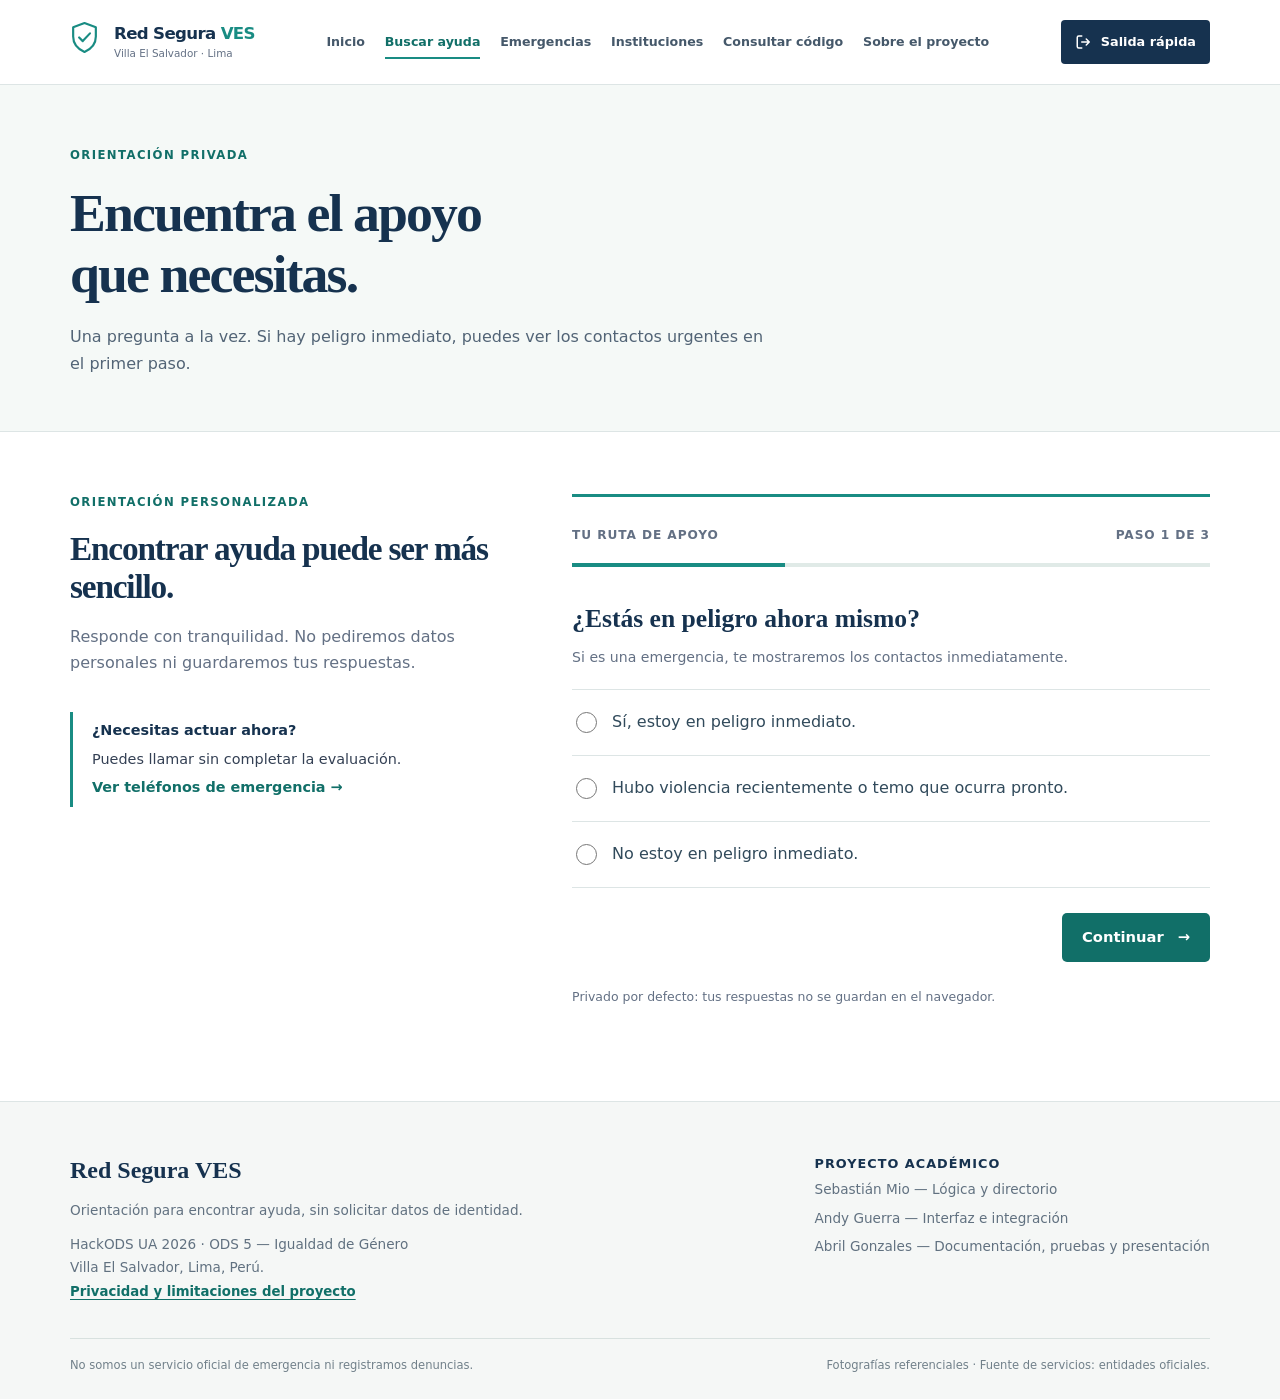
==== ayuda.html @ ae26453c "Add files via upload" ====
<!doctype html>
<html lang="es">
<head>
  <meta charset="utf-8">
  <meta name="viewport" content="width=device-width, initial-scale=1">
  <meta name="theme-color" content="#16324F">
  <meta name="referrer" content="no-referrer">
  <meta name="description" content="Orientación gratuita, discreta y responsable ante la violencia en Villa El Salvador, Lima.">
  <title>Buscar ayuda | Red Segura VES</title>
  <link rel="stylesheet" href="styles.css">
  <script src="datos.ves.js" defer></script>
  <script src="app.js" defer></script>
</head>
<body data-page="ayuda">
<a class="skip-link" href="#principal">Saltar al contenido</a>
<header class="site-header">
  <div class="container header-inner">
    <a class="brand" href="index.html" aria-label="Red Segura VES, inicio">
      <span class="brand-mark" aria-hidden="true"><svg viewBox="0 0 28 32" fill="none"><path d="M14 2 25 6v9c0 7.1-4.7 12.2-11 15C7.7 27.2 3 22.1 3 15V6L14 2Z" stroke="currentColor" stroke-width="2.1" stroke-linejoin="round"/><path d="m8.8 16 3.5 3.5 7-7.5" stroke="currentColor" stroke-width="2.1" stroke-linecap="round" stroke-linejoin="round"/></svg></span>
      <span class="brand-name">Red Segura <strong>VES</strong><small>Villa El Salvador · Lima</small></span>
    </a>
    <nav class="main-nav" aria-label="Navegación principal"><a href="index.html" >Inicio</a><a href="ayuda.html" aria-current=page>Buscar ayuda</a><a href="emergencia.html" >Emergencias</a><a href="instituciones.html" >Instituciones</a><a href="consultar.html" >Consultar código</a><a href="sobre.html" >Sobre el proyecto</a></nav>
    <button class="quick-exit" id="salida-rapida" type="button" aria-keyshortcuts="Alt+X" title="Salir de este sitio (Alt + X)">
      <svg viewBox="0 0 24 24" fill="none" aria-hidden="true"><path d="M9 4H5a2 2 0 0 0-2 2v12a2 2 0 0 0 2 2h4m6-4 4-4-4-4m4 4H9" stroke="currentColor" stroke-width="2" stroke-linecap="round" stroke-linejoin="round"/></svg>
      <span>Salida rápida</span>
    </button>
  </div>
</header>
<main id="principal"><header class="page-head"><div class="container"><span class="section-kicker">ORIENTACIÓN PRIVADA</span><h1>Encuentra el apoyo<br>que necesitas.</h1><p>Una pregunta a la vez. Si hay peligro inmediato, puedes ver los contactos urgentes en el primer paso.</p></div></header>
<section aria-labelledby="wizard-titulo" class="wizard-section section-spacing" id="buscar-ayuda">
<div class="container wizard-layout">
<div class="section-intro">
<span class="section-kicker">ORIENTACIÓN PERSONALIZADA</span>
<h2 id="wizard-titulo">Encontrar ayuda puede ser más sencillo.</h2>
<p>Responde con tranquilidad. No pediremos datos personales ni guardaremos tus respuestas.</p>
<div class="side-tip"><strong>¿Necesitas actuar ahora?</strong><p>Puedes llamar sin completar la evaluación.</p><a href="emergencia.html">Ver teléfonos de emergencia <span aria-hidden="true">→</span></a></div>
</div>
<div class="wizard-card">
<div class="wizard-top"><span class="wizard-overline">TU RUTA DE APOYO</span><span class="wizard-progress-label" id="progreso-texto">Paso 1 de 3</span></div>
<div aria-label="Progreso de la evaluación" aria-valuemax="3" aria-valuemin="1" aria-valuenow="1" class="progress-track" id="barra-progreso" role="progressbar"><span id="progreso-relleno"></span></div>
<form id="form-evaluacion" novalidate="">
<fieldset class="question-step" id="paso-1">
<legend>¿Estás en peligro ahora mismo?</legend>
<p class="question-help">Si es una emergencia, te mostraremos los contactos inmediatamente.</p>
<div class="option-list">
<label class="option"><input name="riesgo" type="radio" value="inmediato"/><span aria-hidden="true" class="radio-ui"></span><span>Sí, estoy en peligro inmediato.</span></label>
<label class="option"><input name="riesgo" type="radio" value="reciente"/><span aria-hidden="true" class="radio-ui"></span><span>Hubo violencia recientemente o temo que ocurra pronto.</span></label>
<label class="option"><input name="riesgo" type="radio" value="no-inmediato"/><span aria-hidden="true" class="radio-ui"></span><span>No estoy en peligro inmediato.</span></label>
</div>
</fieldset>
<fieldset class="question-step" hidden="" id="paso-2">
<legend>¿Qué tipo de ayuda necesitas?</legend>
<p class="question-help">Elige la opción que más te serviría ahora.</p>
<div class="option-list">
<label class="option"><input name="ayuda" type="radio" value="psicologica"/><span aria-hidden="true" class="radio-ui"></span><span>Apoyo psicológico</span></label>
<label class="option"><input name="ayuda" type="radio" value="legal"/><span aria-hidden="true" class="radio-ui"></span><span>Orientación legal</span></label>
<label class="option"><input name="ayuda" type="radio" value="proteccion"/><span aria-hidden="true" class="radio-ui"></span><span>Protección o auxilio de emergencia</span></label>
</div>
</fieldset>
<fieldset class="question-step" hidden="" id="paso-3">
<legend>¿En qué zona de Villa El Salvador te encuentras?</legend>
<p class="question-help">Solo una zona general. No necesitamos tu dirección. La zona sirve para ordenar opciones, no para determinar cobertura oficial.</p>
<div class="option-list">
<label class="option"><input name="sector" type="radio" value="sector-2"/><span aria-hidden="true" class="radio-ui"></span><span>Sector 2</span></label>
<label class="option"><input name="sector" type="radio" value="sector-6"/><span aria-hidden="true" class="radio-ui"></span><span>Sector 6</span></label>
<label class="option"><input name="sector" type="radio" value="sector-10"/><span aria-hidden="true" class="radio-ui"></span><span>Sector 10</span></label>
<label class="option"><input name="sector" type="radio" value="otro"/><span aria-hidden="true" class="radio-ui"></span><span>Otra zona de Villa El Salvador</span></label>
<label class="option"><input name="sector" type="radio" value="desconocido"/><span aria-hidden="true" class="radio-ui"></span><span>No estoy seguro de mi sector</span></label>
</div>
</fieldset>
<div class="inline-emergency" hidden="" id="alerta-inmediata" role="alert" tabindex="-1">
<strong>Hay ayuda disponible ahora.</strong>
<p>Si estás en peligro inmediato, llama directamente. No necesitas terminar las preguntas.</p>
<div class="alert-links"><a href="tel:105">Llamar al 105</a><a href="tel:100">Llamar al 100</a></div>
</div>
<p class="form-error" hidden="" id="error-evaluacion" role="alert"></p>
<div class="wizard-actions">
<button class="button button-outline" hidden="" id="btn-volver" type="button">← Volver</button>
<button class="button button-primary" id="btn-continuar" type="submit">Continuar <span aria-hidden="true">→</span></button>
</div>
</form>
<p class="wizard-footer">Privado por defecto: tus respuestas no se guardan en el navegador.</p>
</div>
</div>
</section>
<section aria-labelledby="resultados-titulo" class="results-section section-spacing" hidden="" id="resultados">
<div class="container">
<div class="results-top"><div><span class="section-kicker">TU ORIENTACIÓN</span><h2 id="resultados-titulo">Opciones de ayuda para ti</h2><p class="section-description" id="resultados-resumen"></p></div><button class="button button-outline" id="reiniciar-evaluacion" type="button">Nueva evaluación</button></div>
<div aria-live="polite" class="directory-grid" id="resultados-tarjetas"></div>
<div class="save-panel" id="panel-guardar">
<div><h3>¿Deseas guardar estas recomendaciones?</h3><p>Solo si lo eliges, se guardarán los identificadores de los servicios y la fecha en <strong>este navegador</strong>, no tus respuestas.</p><p class="save-warning">Si compartes este dispositivo, otra persona con acceso al navegador podría encontrar los registros guardados.</p></div>
<div class="save-actions"><button class="button button-primary" id="guardar-codigo" type="button">Guardar y generar código</button><button class="button button-outline" id="no-guardar" type="button">Continuar sin guardar</button></div>
<div aria-live="polite" class="save-feedback" hidden="" id="guardar-mensaje" role="status"></div>
</div>
</div>
</section></main>
<footer class="site-footer">
 <div class="container footer-content">
  <div class="footer-main"><span class="footer-brand">Red Segura VES</span>
   <p>Orientación para encontrar ayuda, sin solicitar datos de identidad.</p>
   <p>HackODS UA 2026 · ODS 5 — Igualdad de Género<br>Villa El Salvador, Lima, Perú.</p>
   <a href="sobre.html#privacidad">Privacidad y limitaciones del proyecto</a>
  </div>
  <div class="footer-team"><h2>Proyecto académico</h2><p>Sebastián Mio — Lógica y directorio</p><p>Andy Guerra — Interfaz e integración</p><p>Abril Gonzales — Documentación, pruebas y presentación</p></div>
 </div>
 <div class="container footer-bottom"><span>No somos un servicio oficial de emergencia ni registramos denuncias.</span><span>Fotografías referenciales · Fuente de servicios: entidades oficiales.</span></div>
</footer>
<div id="anuncios-accesibles" class="sr-only" role="status" aria-live="polite"></div>
</body></html>
---- styles.css ----
/* Red Segura VES — diseño editorial sobrio, mobile-first, sin frameworks ni fuentes externas. */
:root{
 --navy:#16324F; --navy-dark:#10293F; --teal:#198C83; --teal-dark:#116F68;
 --mint:#E8F6F2; --paper:#F6F8F7; --white:#fff; --ink:#344054;
 --muted:#637084; --line:#DDE5E5; --danger:#B8474E; --danger-pale:#FFF6F5;
 --focus:#D7A642; --content:1140px;
}
*{box-sizing:border-box}
html{scroll-behavior:auto;scroll-padding-top:110px}
body{margin:0;background:var(--white);color:var(--ink);font:16px/1.65 system-ui,-apple-system,BlinkMacSystemFont,"Segoe UI",Arial,sans-serif;-webkit-font-smoothing:antialiased}
button,input,select{font:inherit}
button{cursor:pointer}
a{color:var(--teal-dark);text-underline-offset:3px}
a:hover{color:var(--navy)}
:focus-visible{outline:3px solid var(--focus);outline-offset:3px}
[hidden]{display:none!important}
img,svg{max-width:100%}
img{display:block}
h1,h2,h3,p,figure{margin:0}
h1,h2,h3{line-height:1.15;color:var(--navy)}
h1,h2{font-family:Georgia,"Times New Roman",serif;font-weight:600;letter-spacing:-.035em}
h1{font-size:clamp(2.6rem,5vw,4.8rem)}
h2{font-size:clamp(2rem,3.1vw,3.1rem)}
h3{font-size:1.12rem;letter-spacing:-.012em}
p+p{margin-top:12px}
.container{width:min(var(--content),calc(100% - 48px));margin:auto}
.sr-only{position:absolute;overflow:hidden;clip:rect(0,0,0,0);white-space:nowrap;width:1px;height:1px}
.skip-link{position:fixed;top:-99px;left:10px;z-index:1000;background:var(--navy);color:white;padding:10px}
.skip-link:focus{top:10px;color:white}
.section-kicker,.eyebrow{display:block;color:var(--teal-dark);font-weight:750;letter-spacing:.12em;text-transform:uppercase;font-size:.73rem;line-height:1.5;margin-bottom:18px}
.section-spacing{padding:82px 0}
.section-description{max-width:650px;color:var(--muted);margin-top:14px}
.section-heading{margin-bottom:30px}
.section-heading p{max-width:680px;color:var(--muted);margin-top:12px}
.text-link{font-weight:750;text-decoration:none;border-bottom:1px solid var(--teal);display:inline-block;margin-top:25px;padding-bottom:4px}
.text-link:hover{border-color:var(--navy)}
.small-print,.subtle-disclaimer{color:var(--muted);font-size:.85rem}
.button{display:inline-flex;align-items:center;justify-content:center;text-align:center;gap:14px;min-height:49px;border:1px solid transparent;border-radius:5px;padding:12px 19px;font-size:.92rem;font-weight:700;line-height:1.2;text-decoration:none;transition:background .16s ease}
.button-primary{background:var(--teal-dark);color:white}
.button-primary:hover{background:var(--navy);color:white}
.button-urgent{background:white;color:var(--danger);border-color:#CFA5A6}
.button-urgent:hover{background:var(--danger-pale);color:#8E3038}
.button-outline{border:1px solid #BECED0;color:var(--navy);background:#fff}
.button-outline:hover{background:var(--paper)}
.button-small{min-height:38px;padding:9px 13px;font-size:.84rem}
.button-inverse{background:white;color:var(--navy)}
.button-inverse:hover{background:var(--mint);color:var(--navy)}
.site-header{position:sticky;top:0;z-index:50;background:rgba(255,255,255,.985);border-bottom:1px solid var(--line)}
.header-inner{display:flex;align-items:center;gap:25px;min-height:84px}
.brand{display:inline-flex;align-items:center;gap:10px;color:var(--navy);text-decoration:none;flex:none}
.brand-mark{width:34px;color:var(--teal)}
.brand-mark svg{width:29px;height:33px}
.brand-name{font-size:1.04rem;font-weight:770;letter-spacing:-.04em;line-height:1.1}
.brand-name strong{color:var(--teal)}
.brand-name small{display:block;color:var(--muted);font-size:.65rem;font-weight:500;letter-spacing:0;margin-top:5px}
.main-nav{display:flex;align-items:center;justify-content:center;flex:1;gap:clamp(10px,1.55vw,25px)}
.main-nav a{white-space:nowrap;text-decoration:none;font-size:.79rem;font-weight:640;color:#45586A;padding:7px 0}
.main-nav a:hover,.main-nav a[aria-current=page]{color:var(--teal-dark)}
.main-nav a[aria-current=page]{box-shadow:inset 0 -2px 0 var(--teal)}
.quick-exit{background:var(--navy);color:#fff;border:0;border-radius:4px;min-height:44px;display:inline-flex;gap:8px;align-items:center;padding:10px 14px;white-space:nowrap;font-size:.8rem;font-weight:750;flex:none}
.quick-exit svg{width:18px;height:18px}
.quick-exit:hover{background:var(--navy-dark)}
.hero{background:#F4F9F7;padding:78px 0 72px}
.hero-grid{display:grid;grid-template-columns:minmax(0,.95fr) minmax(0,1.05fr);align-items:center;gap:clamp(30px,5vw,78px)}
.hero-copy{padding:8px 0 20px}
.hero h1{max-width:580px}
.hero h1 em{font-weight:500;font-style:normal;color:var(--teal-dark)}
.hero-lead{font-size:1.1rem;line-height:1.75;margin-top:25px;max-width:560px;color:#42566B}
.inclusion-note{font-size:.93rem;color:var(--muted);max-width:560px;margin-top:14px}
.hero-actions{display:flex;flex-wrap:wrap;gap:12px;margin-top:30px}
.hero-footnote{font-size:.8rem;color:#637582;margin-top:22px}
.photo-carousel{min-width:0}
.carousel-stage{min-height:0}
.carousel-slide{margin:0}
.carousel-photo{width:100%;height:405px;overflow:hidden;background:#DCE9E5;position:relative}
.carousel-photo img{width:100%;height:100%;object-fit:cover;object-position:center}
.media-fallback{position:absolute;inset:0;display:grid;place-items:center;padding:30px;color:var(--muted);text-align:center}
.carousel-slide figcaption{display:flex;align-items:flex-start;gap:5px;flex-direction:column;padding:16px 0 0}
.carousel-slide figcaption strong{font:600 1.27rem/1.3 Georgia,serif;color:var(--navy)}
.carousel-slide figcaption span{font-size:.86rem;color:#576A75}
.carousel-controls{display:flex;align-items:center;justify-content:space-between;margin-top:16px;border-top:1px solid #C7D9D4;padding-top:13px}
.carousel-dots,.carousel-nav{display:flex;align-items:center;gap:10px}
.carousel-dot{border:0;width:22px;height:26px;background:transparent;padding:0;position:relative}
.carousel-dot::before{content:"";display:block;height:3px;background:#A9C8C0;width:22px}
.carousel-dot[aria-current=true]::before{background:var(--teal-dark)}
.carousel-counter{font-size:.77rem;letter-spacing:.07em;font-weight:700;color:var(--muted);margin-right:12px}
.carousel-arrow{border:1px solid #C1D3D0;border-radius:0;background:#fff;width:35px;height:35px;color:var(--navy);font-size:1.15rem}
.carousel-arrow:hover{background:var(--mint)}
.photo-note{font-size:.71rem;line-height:1.55;margin-top:10px;color:#657581}
.editorial-grid{display:grid;grid-template-columns:40% minmax(0,1fr);gap:clamp(35px,7vw,105px)}
.home-how h2{margin-bottom:17px}
.home-how p{color:var(--muted);max-width:370px}
.steps-list{list-style:none;margin:0;padding:0}
.steps-list li{display:grid;grid-template-columns:46px 1fr;gap:24px;padding:22px 0;border-bottom:1px solid var(--line)}
.steps-list li:first-child{border-top:1px solid var(--line)}
.steps-list li>span{color:var(--teal-dark);font-size:.79rem;font-weight:800;padding-top:3px}
.steps-list h3{margin-bottom:8px;font-size:1.15rem}
.steps-list p{color:var(--muted);font-size:.9rem}
.home-callout{background:var(--navy);color:#fff;padding:45px 0}
.callout-inner{display:flex;align-items:center;justify-content:space-between;gap:25px}
.home-callout h2{color:#fff;font-size:clamp(1.75rem,2.5vw,2.45rem)}
.home-callout .section-kicker{color:#A8E1D4}
.home-callout p:not(.section-kicker){margin-top:10px;max-width:660px;color:#DCE9E8}
.home-callout p a{color:#fff;text-decoration-thickness:1px;font-weight:700}
.intro-links{padding-top:70px}
.link-rows{margin-top:22px;border-top:1px solid var(--line)}
.link-rows a{display:flex;justify-content:space-between;align-items:baseline;gap:20px;padding:22px 0;border-bottom:1px solid var(--line);text-decoration:none}
.link-rows a span:first-child{font-family:Georgia,serif;font-size:1.45rem;color:var(--navy)}
.link-rows a span:last-child{font-size:.86rem;color:var(--teal-dark);text-align:right}
.link-rows a:hover span:first-child{text-decoration:underline;text-decoration-thickness:1px}
.page-head{background:#F5F9F7;padding:62px 0 54px;border-bottom:1px solid var(--line)}
.page-head h1{font-size:clamp(2.65rem,4.2vw,4.3rem)}
.page-head p:not(.section-kicker){margin-top:18px;max-width:700px;color:#526476}
.page-head-danger{background:#FBF7F6}
.page-head-danger .section-kicker{color:var(--danger)}
/* Ayuda: separación editorial y campo táctil accesible */
.wizard-section{padding-top:62px}
.wizard-layout{display:grid;grid-template-columns:minmax(0,.8fr) minmax(0,1.2fr);gap:clamp(28px,6vw,86px);align-items:start}
.section-intro h2{font-size:clamp(1.9rem,2.6vw,2.7rem);margin-bottom:18px}
.section-intro>p{color:var(--muted);max-width:440px}
.side-tip{border-left:3px solid var(--teal);padding:7px 0 7px 19px;margin-top:35px;font-size:.9rem}
.side-tip strong{color:var(--navy)}
.side-tip p{margin:5px 0}
.side-tip a{font-weight:750;text-decoration:none}
.wizard-card{border-top:3px solid var(--teal);padding:28px 0 12px;scroll-margin-top:125px}
.wizard-top{display:flex;align-items:center;justify-content:space-between;font-size:.76rem;font-weight:750;letter-spacing:.075em;color:var(--muted);text-transform:uppercase}
.progress-track{margin:18px 0 35px;width:100%;height:4px;background:#E0EAE7}
.progress-track span{display:block;background:var(--teal);height:100%;width:33.3%}
.question-step{border:0;padding:0;margin:0;min-width:0}
.question-step legend{font:600 1.6rem/1.35 Georgia,serif;color:var(--navy);padding:0}
.question-help{font-size:.88rem;color:var(--muted);margin:9px 0 20px}
.option-list{border-top:1px solid var(--line)}
.option{display:flex;align-items:center;gap:15px;border-bottom:1px solid var(--line);padding:16px 4px;min-height:66px;cursor:pointer;color:#314A5B;line-height:1.43}
.option:hover{background:#F6FAF9}
.option input{flex:none;accent-color:var(--teal);width:21px;height:21px;margin:0}
.radio-ui{display:none}
.option:has(input:checked){color:var(--teal-dark);font-weight:720;background:#F2F8F6}
.wizard-actions{display:flex;align-items:center;justify-content:space-between;gap:12px;margin-top:25px}
.wizard-actions .button-primary{margin-left:auto}
.wizard-footer{font-size:.78rem;color:var(--muted);margin-top:25px}
.inline-emergency{border-left:4px solid var(--danger);background:var(--danger-pale);padding:16px 20px;margin-top:21px}
.inline-emergency strong{color:#912D35}
.inline-emergency p{font-size:.89rem;margin-top:6px}
.alert-links{display:flex;gap:20px;flex-wrap:wrap;margin-top:10px;font-weight:800}
.alert-links a{color:#912D35}
.form-error{margin-top:18px;color:#9F3239;font-size:.89rem}
.results-section{background:var(--paper);padding:64px 0;scroll-margin-top:105px}
.results-top{display:flex;gap:22px;align-items:start;justify-content:space-between;margin-bottom:26px}
.results-top .button{flex:none}
.directory-grid{display:grid;grid-template-columns:minmax(0,1fr);gap:0;border-top:1px solid var(--line)}
.institution-card{background:#fff;padding:28px 25px;border-bottom:1px solid var(--line);position:relative}
.results-section .institution-card{margin-bottom:10px;border:1px solid var(--line)}
.institution-card.is-priority{border-left:4px solid var(--danger)}
.card-meta{display:flex;flex-wrap:wrap;gap:10px;margin-bottom:9px}
.institution-badge{display:inline-block;color:var(--teal-dark);font-size:.72rem;letter-spacing:.04em;font-weight:730;text-transform:uppercase}
.institution-badge.scope-badge{color:var(--muted);font-weight:550}
.institution-badge.scope-badge::before{content:" · "}
.institution-card h3{font:600 1.42rem/1.3 Georgia,serif;letter-spacing:-.012em}
.card-desc{margin-top:10px;font-size:.91rem;color:#526476;max-width:780px}
.detail-list{display:grid;grid-template-columns:1fr 1fr;gap:11px 23px;margin:20px 0}
.detail-row{border-top:1px solid #EEF1F0;padding-top:9px;min-width:0}
.detail-row dt{font-size:.71rem;letter-spacing:.035em;text-transform:uppercase;color:#75818B;font-weight:740}
.detail-row dd{margin:4px 0 0;font-size:.84rem;overflow-wrap:anywhere}
.detail-row dd.pending{color:#8B5B34}
.card-actions{display:flex;align-items:center;gap:12px;flex-wrap:wrap;margin-top:17px}
.card-actions .button{min-height:39px;padding:9px 13px;font-size:.83rem}
.source-link{font-size:.8rem;font-weight:700}
.verification-note,.missing-data-note{font-size:.74rem;line-height:1.6;margin-top:13px;color:#74818C}
.missing-data-note{color:#896B43}
.save-panel{border-top:2px solid var(--teal);margin-top:34px;padding:25px 0 5px}
.save-panel h3{font:600 1.55rem/1.3 Georgia,serif}
.save-panel p{margin-top:8px;font-size:.91rem;color:#566676;max-width:800px}
.save-warning{color:#8B5B34!important}
.save-actions{display:flex;gap:12px;flex-wrap:wrap;margin-top:21px}
.save-feedback{padding:16px 0}
.save-feedback strong{display:block;color:var(--navy)}
.code-display{display:inline-block;letter-spacing:.1em;font-size:1.15rem;background:white;border:1px solid var(--line);padding:13px 17px;margin:16px 12px 0 0;user-select:all}
.code-copy{background:var(--navy);border:0;color:white;padding:10px 15px;border-radius:3px}
.code-feedback{font-size:.8rem}
.institutions-section{padding-top:65px}
.heading-with-filter{display:flex;justify-content:space-between;align-items:end;gap:25px}
.heading-with-filter>div:first-child{max-width:640px}
.heading-with-filter p{max-width:620px}
.filter-control{min-width:230px}
.filter-control label{display:block;font-size:.78rem;margin-bottom:6px;font-weight:760;color:var(--navy)}
.filter-control select{width:100%;background:white;border:1px solid #BACCCB;border-radius:3px;min-height:44px;padding:8px 10px;color:var(--ink)}
.institutions-section .institution-card{padding-left:0;padding-right:0}
.directory-footnote{font-size:.81rem;color:var(--muted);margin-top:23px}
.emergency-section{padding:62px 0;background:white}
.emergency-shell{max-width:900px}
.danger-kicker{color:var(--danger)}
.emergency-heading h2{font-size:clamp(1.9rem,3vw,3rem)}
.emergency-contacts{border-top:1px solid var(--line);margin-top:28px}
.emergency-contact{display:flex;justify-content:space-between;align-items:center;gap:20px;padding:22px 0;border-bottom:1px solid var(--line);text-decoration:none}
.emergency-service{font-size:1.12rem;font-weight:750;color:var(--navy)}
.emergency-service small{display:block;color:var(--muted);font-size:.84rem;font-weight:400;margin-top:4px}
.emergency-number{font:600 2.35rem/1 Georgia,serif;color:var(--danger)}
.emergency-number span{font:400 1.25rem/1 system-ui;vertical-align:middle}
.emergency-note{font-size:.83rem;color:var(--muted);margin-top:20px}
.tight{padding-top:20px}
.safety-reading{max-width:900px}
.safety-reading h2{font-size:1.7rem;margin-bottom:14px}
.safety-reading p{max-width:780px}
.lookup-section{background:white;padding-top:64px}
.lookup-grid{display:grid;grid-template-columns:minmax(0,.8fr) minmax(0,1.2fr);gap:clamp(30px,5vw,75px)}
.lookup-intro h2{margin-bottom:18px}
.lookup-intro>p{color:var(--muted)}
.privacy-reminder{margin-top:27px;border-left:3px solid var(--teal);padding-left:18px;font-size:.87rem;color:#5B6976}
.lookup-card{padding-top:22px;border-top:3px solid var(--teal)}
.lookup-card label{display:block;font-size:.85rem;font-weight:750;margin-bottom:10px;color:var(--navy)}
.lookup-form-row{display:flex;gap:9px}
.lookup-form-row input{border:1px solid #B7C9CB;border-radius:4px;padding:11px 13px;min-width:0;flex:1;letter-spacing:.065em}
.input-hint{font-size:.8rem;color:var(--muted);margin-top:9px}
.lookup-feedback{font-size:.86rem;margin-top:15px}
.lookup-feedback.is-error{color:#9A353B}
.stored-header{margin-top:22px;display:flex;justify-content:space-between;align-items:baseline;gap:14px}
.stored-header h3{font:600 1.25rem Georgia,serif}
.stored-header span{font-size:.76rem;color:var(--muted)}
.stored-list{margin:15px 0}
.stored-item{padding:12px 0;display:flex;gap:7px;flex-direction:column;border-top:1px solid var(--line)}
.stored-item strong{color:var(--navy)}
.stored-item span,.stored-item a{font-size:.81rem}
.lookup-bottom{border-top:1px solid var(--line);padding-top:18px;display:flex;justify-content:space-between;gap:14px;margin-top:24px}
.text-action{border:0;background:transparent;text-decoration:underline;padding:0;color:var(--navy);font-size:.85rem}
.danger-text{color:#AA4449}
.saved-count{color:var(--muted);font-size:.79rem}
.about-section{padding:70px 0}
.about-grid{display:grid;grid-template-columns:40% 1fr;gap:50px}
.about-copy>p{color:#536472;max-width:750px}
.about-warning{border-top:1px solid var(--line);padding-top:20px;margin-top:24px}
.about-warning strong{color:var(--navy)}
.about-warning p{font-size:.89rem;margin-top:8px}
.visual-section{background:#F5F9F7}
.visual-intro h2{margin:0 0 20px}
.visual-intro>p{color:var(--muted)}
.about-carousel .carousel-photo{height:420px}
.site-footer{background:#F5F7F6;border-top:1px solid var(--line);padding:55px 0 24px}
.footer-content{display:flex;gap:50px;justify-content:space-between}
.footer-main{max-width:480px}
.footer-brand{font:600 1.5rem Georgia,serif;color:var(--navy)}
.site-footer p{font-size:.85rem;color:#617180;margin-top:12px}
.site-footer a{font-size:.83rem;font-weight:730}
.footer-team h2{font-family:system-ui,sans-serif;text-transform:uppercase;font-size:.8rem;letter-spacing:.08em}
.footer-team p{margin-top:6px}
.footer-bottom{border-top:1px solid #D8E1DF;padding-top:17px;margin-top:34px;display:flex;justify-content:space-between;gap:16px;font-size:.72rem;color:#71808A}
@media(max-width:1100px){
 .header-inner{gap:13px}
 .main-nav{gap:13px}
 .main-nav a{font-size:.73rem}
 .brand-name{font-size:.94rem}
 .quick-exit{padding:10px}
 .hero-grid{gap:35px}
}
@media(max-width:850px){
 .header-inner{display:grid;grid-template-columns:1fr auto;grid-template-rows:65px 43px;gap:0 16px}
 .brand{grid-column:1;grid-row:1}
 .quick-exit{grid-column:2;grid-row:1}
 .main-nav{grid-column:1/-1;grid-row:2;justify-content:flex-start;overflow-x:auto;overflow-y:hidden;gap:22px;scrollbar-width:thin;min-width:0;width:100%;padding:0 0 4px}
 .main-nav a{font-size:.83rem}
 .hero-grid,.editorial-grid,.wizard-layout,.lookup-grid,.about-grid{grid-template-columns:1fr;gap:28px}
 .hero{padding:48px 0}
 .hero-copy{padding:0}
 .hero h1{max-width:720px}
 .hero .photo-carousel{max-width:680px}
 .photo-carousel{width:100%}
 .carousel-photo{height:380px}
 .page-head{padding:47px 0}
 .section-spacing{padding:58px 0}
 .wizard-section{padding-top:40px}
 .section-intro{max-width:690px}
 .side-tip{margin-top:20px}
 .lookup-intro{max-width:680px}
 .visual-intro{max-width:690px}
}
@media(max-width:560px){
 .container{width:min(100% - 32px,var(--content))}
 .header-inner{grid-template-rows:62px 45px}
 .brand-mark{width:28px}
 .brand-mark svg{width:25px}
 .brand-name{font-size:.93rem}
 .brand-name small{font-size:.59rem}
 .quick-exit{font-size:.74rem;padding:9px 9px;min-height:41px}
 .quick-exit svg{width:16px}
 .main-nav{gap:20px}
 .main-nav a{font-size:.8rem}
 h1{font-size:clamp(2.45rem,10vw,3.5rem)}
 h2{font-size:clamp(1.8rem,8vw,2.6rem)}
 .hero-lead{font-size:1.02rem;margin-top:20px}
 .hero-actions .button{width:100%}
 .carousel-photo,.about-carousel .carousel-photo{height:265px}
 .carousel-slide figcaption strong{font-size:1.2rem}
 .hero{padding:36px 0 50px}
 .callout-inner{align-items:start;flex-direction:column}
 .link-rows a{flex-direction:column;gap:5px;padding:20px 0}
 .link-rows a span:first-child{font-size:1.3rem}
 .link-rows a span:last-child{text-align:left}
 .section-spacing{padding:47px 0}
 .page-head{padding:38px 0}
 .steps-list li{gap:12px}
 .wizard-card{padding-top:20px}
 .option{font-size:.91rem}
 .wizard-actions{flex-wrap:wrap}
 .results-top{flex-direction:column}
 .heading-with-filter{flex-direction:column;align-items:stretch}
 .filter-control{min-width:0}
 .detail-list{grid-template-columns:1fr}
 .institution-card{padding:20px 16px}
 .institutions-section .institution-card{padding-left:0;padding-right:0}
 .card-actions .button{flex:1}
 .emergency-service{font-size:1rem}
 .emergency-number{font-size:1.9rem}
 .lookup-form-row{flex-direction:column}
 .lookup-form-row .button{width:100%}
 .lookup-bottom{flex-direction:column;align-items:start}
 .footer-content,.footer-bottom{flex-direction:column;gap:22px}
 .site-footer{padding-top:42px}
}
@media(prefers-reduced-motion:reduce){
 *,*::before,*::after{scroll-behavior:auto!important;transition:none!important;animation:none!important}
}
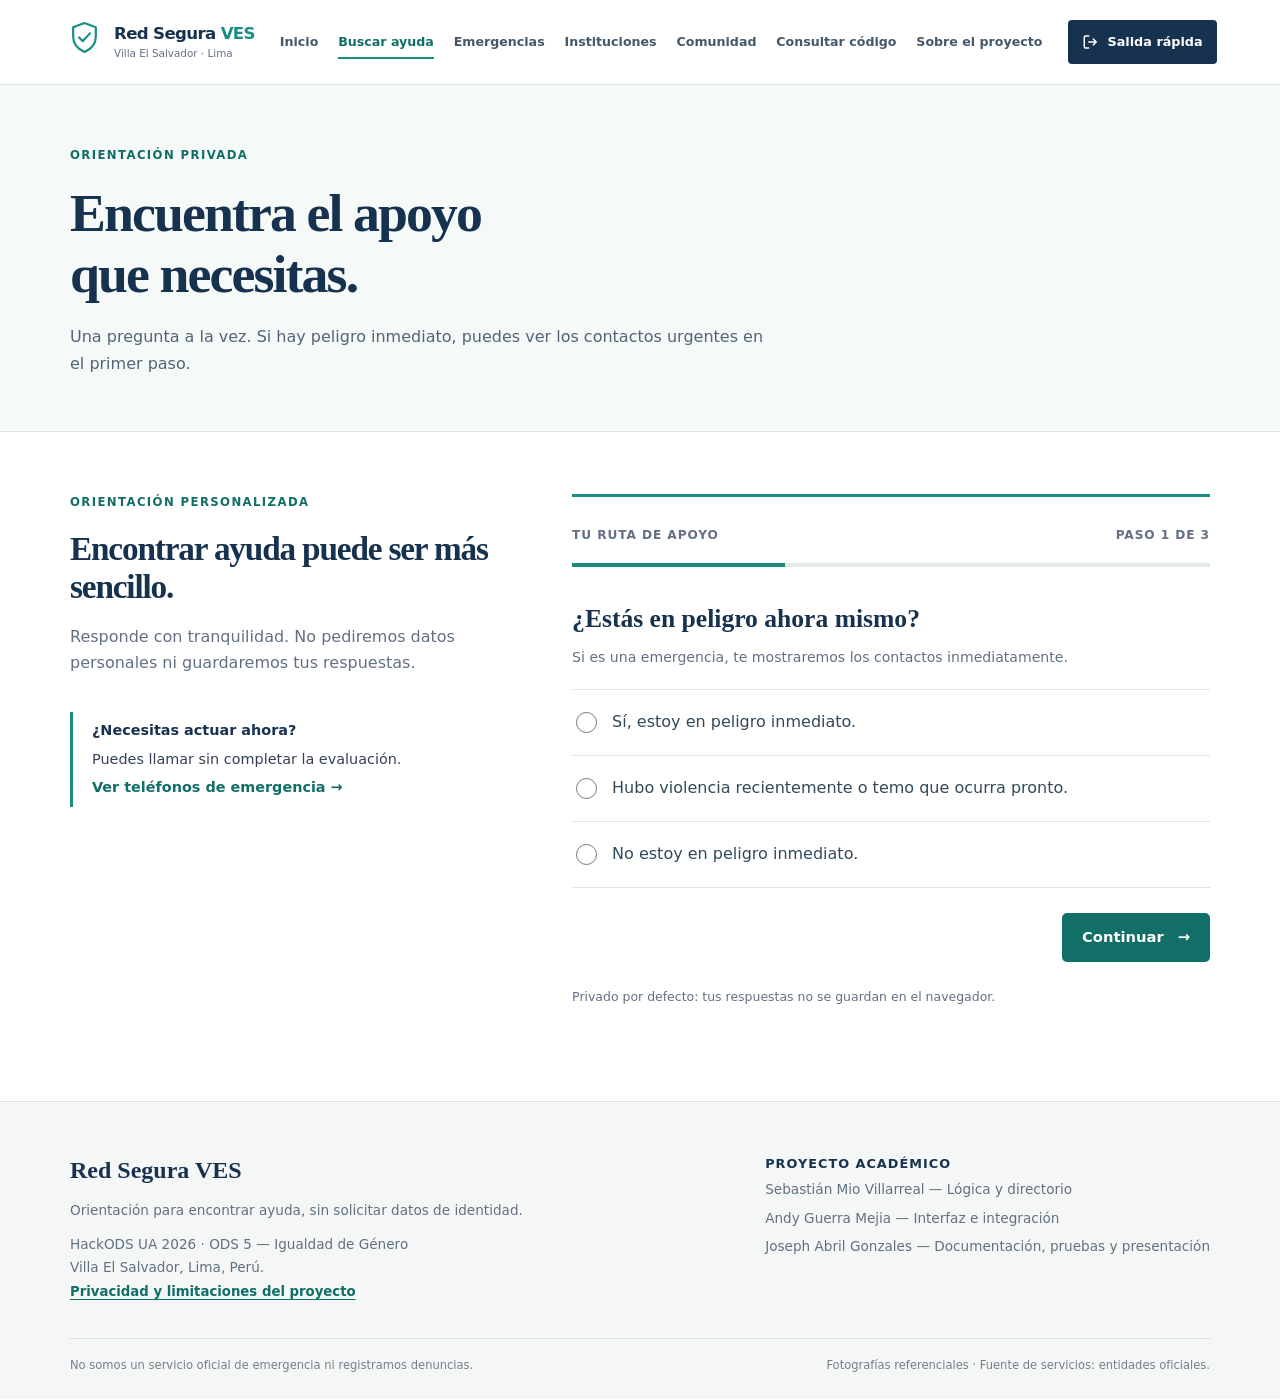
==== commit e6243fc2: "Add files via upload" ====
--- a/ayuda.html
+++ b/ayuda.html
@@ -10,6 +10,10 @@
   <link rel="stylesheet" href="styles.css">
   <script src="datos.ves.js" defer></script>
   <script src="app.js" defer></script>
+  <link rel="stylesheet" href="comunidad.css">
+  <script src="comunidad-config.js" defer></script>
+  <script src="comunidad-api.js" defer></script>
+  <script src="comunidad-optin.js" defer></script>
 </head>
 <body data-page="ayuda">
 <a class="skip-link" href="#principal">Saltar al contenido</a>
@@ -19,7 +23,7 @@
       <span class="brand-mark" aria-hidden="true"><svg viewBox="0 0 28 32" fill="none"><path d="M14 2 25 6v9c0 7.1-4.7 12.2-11 15C7.7 27.2 3 22.1 3 15V6L14 2Z" stroke="currentColor" stroke-width="2.1" stroke-linejoin="round"/><path d="m8.8 16 3.5 3.5 7-7.5" stroke="currentColor" stroke-width="2.1" stroke-linecap="round" stroke-linejoin="round"/></svg></span>
       <span class="brand-name">Red Segura <strong>VES</strong><small>Villa El Salvador · Lima</small></span>
     </a>
-    <nav class="main-nav" aria-label="Navegación principal"><a href="index.html" >Inicio</a><a href="ayuda.html" aria-current=page>Buscar ayuda</a><a href="emergencia.html" >Emergencias</a><a href="instituciones.html" >Instituciones</a><a href="consultar.html" >Consultar código</a><a href="sobre.html" >Sobre el proyecto</a></nav>
+    <nav class="main-nav" aria-label="Navegación principal"><a href="index.html" >Inicio</a><a href="ayuda.html" aria-current=page>Buscar ayuda</a><a href="emergencia.html" >Emergencias</a><a href="instituciones.html" >Instituciones</a><a href="comunidad.html">Comunidad</a><a href="consultar.html" >Consultar código</a><a href="sobre.html" >Sobre el proyecto</a></nav>
     <button class="quick-exit" id="salida-rapida" type="button" aria-keyshortcuts="Alt+X" title="Salir de este sitio (Alt + X)">
       <svg viewBox="0 0 24 24" fill="none" aria-hidden="true"><path d="M9 4H5a2 2 0 0 0-2 2v12a2 2 0 0 0 2 2h4m6-4 4-4-4-4m4 4H9" stroke="currentColor" stroke-width="2" stroke-linecap="round" stroke-linejoin="round"/></svg>
       <span>Salida rápida</span>
@@ -101,7 +105,7 @@
    <p>HackODS UA 2026 · ODS 5 — Igualdad de Género<br>Villa El Salvador, Lima, Perú.</p>
    <a href="sobre.html#privacidad">Privacidad y limitaciones del proyecto</a>
   </div>
-  <div class="footer-team"><h2>Proyecto académico</h2><p>Sebastián Mio — Lógica y directorio</p><p>Andy Guerra — Interfaz e integración</p><p>Abril Gonzales — Documentación, pruebas y presentación</p></div>
+  <div class="footer-team"><h2>Proyecto académico</h2><p>Sebastián Mio Villarreal — Lógica y directorio</p><p>Andy Guerra Mejia — Interfaz e integración</p><p>Joseph Abril Gonzales — Documentación, pruebas y presentación</p></div>
  </div>
  <div class="container footer-bottom"><span>No somos un servicio oficial de emergencia ni registramos denuncias.</span><span>Fotografías referenciales · Fuente de servicios: entidades oficiales.</span></div>
 </footer>
--- a/styles.css
+++ b/styles.css
@@ -318,3 +318,13 @@
 @media(prefers-reduced-motion:reduce){
  *,*::before,*::after{scroll-behavior:auto!important;transition:none!important;animation:none!important}
 }
+
+
+/* Navegación multipágina ampliada: siete accesos sin desbordamiento visual. */
+@media (min-width:851px) and (max-width:1130px){
+ .header-inner{display:grid;grid-template-columns:1fr auto;grid-template-rows:64px 45px;gap:0 16px}
+ .brand{grid-column:1;grid-row:1}
+ .quick-exit{grid-column:2;grid-row:1}
+ .main-nav{grid-column:1/-1;grid-row:2;justify-content:flex-start;overflow-x:auto;overflow-y:hidden;gap:22px;scrollbar-width:thin;min-width:0;width:100%;padding:0 0 4px}
+ .main-nav a{font-size:.82rem}
+}
--- a/comunidad.css
+++ b/comunidad.css
@@ -0,0 +1,59 @@
+/* Red Segura VES — extensión visual para comunidad. No modifica styles.css. */
+.rsv-public{background:#fff}
+.rsv-section-heading{display:flex;justify-content:space-between;align-items:flex-end;gap:24px;margin-bottom:26px}
+.rsv-section-heading p{max-width:670px;color:var(--muted);margin-top:15px}
+.rsv-total{flex:none;color:var(--navy);font:600 clamp(2.8rem,6vw,4.6rem)/1 Georgia,serif;text-align:right;min-width:130px}
+.rsv-total small{display:block;font:500 .72rem/1.5 system-ui,sans-serif;color:var(--muted);margin-top:8px}
+.rsv-estado,.rsv-disclaimer{font-size:.9rem;color:var(--muted)}
+.rsv-estado:empty{display:none}
+.rsv-barras{display:grid;gap:25px;max-width:960px;margin:25px 0 14px}
+.rsv-line-title{display:flex;justify-content:space-between;gap:12px;font-size:.95rem;color:var(--navy);font-weight:650;margin-bottom:8px}
+.rsv-line-value{font-variant-numeric:tabular-nums}
+.rsv-line-track{height:12px;background:#e9efee;overflow:hidden}
+.rsv-line-fill{height:100%;background:var(--teal);transition:width .25s ease}
+.rsv-line:nth-child(2) .rsv-line-fill{background:#44798d}
+.rsv-line:nth-child(3) .rsv-line-fill{background:#738c97}
+.rsv-disclaimer{max-width:780px;margin-top:22px}
+.rsv-two-column{display:grid;grid-template-columns:minmax(0,.9fr) minmax(0,1.1fr);gap:clamp(35px,6vw,100px)}
+.rsv-two-column>div>p{margin-top:14px;color:var(--muted)}
+.rsv-history{background:#f5f8f7;border-block:1px solid var(--line)}
+.rsv-month-list{border-top:1px solid var(--line)}
+.rsv-month{border-bottom:1px solid var(--line);padding:21px 0}
+.rsv-month-head{display:flex;align-items:center;justify-content:space-between;gap:12px;margin-bottom:6px}
+.rsv-month h3{font-size:1.06rem}
+.rsv-month-total{font-weight:700;color:var(--teal-dark);font-size:.86rem}
+.rsv-month p{font-size:.9rem;color:var(--muted)}
+.rsv-review-list{display:grid;gap:0;margin-top:24px}
+.rsv-review{border-top:1px solid var(--line);padding:19px 0}
+.rsv-review:last-child{border-bottom:1px solid var(--line)}
+.rsv-review-header{display:flex;justify-content:space-between;align-items:center;gap:10px;margin-bottom:9px}
+.rsv-review-header strong{font-size:.88rem;color:var(--navy)}
+.rsv-stars{font-size:.82rem;letter-spacing:.09em;color:#81682c}
+.rsv-review p{font-size:.94rem;line-height:1.65;overflow-wrap:anywhere}
+.rsv-feedback-form{padding:30px;border:1px solid var(--line);align-self:start;background:#fff}
+.rsv-feedback-form h3{font-size:1.5rem;margin-bottom:12px}
+.rsv-feedback-form form{display:grid;gap:13px;margin-top:18px}
+.rsv-feedback-form label:not(.rsv-consent){font-size:.88rem;font-weight:700;color:var(--navy)}
+.rsv-feedback-form textarea,.rsv-feedback-form select{width:100%;padding:11px;border:1px solid #bacacc;border-radius:3px;background:#fff;color:var(--ink)}
+.rsv-feedback-form textarea{resize:vertical;min-height:120px}
+.rsv-feedback-form select{height:46px}
+.rsv-feedback-form button{justify-self:start}
+.rsv-consent{display:flex;align-items:start;gap:11px;font-size:.84rem;line-height:1.5;cursor:pointer}
+.rsv-consent input{margin-top:4px;flex:none}
+.rsv-info-last{padding:27px 0;background:var(--mint);font-size:.88rem}
+.rsv-info-last p{max-width:1000px}
+.rsv-demo-flag{padding:14px 18px;background:#fff3db;border-left:4px solid #a67917;color:#694b11;margin-bottom:30px}
+.rsv-no-data{padding:18px 0;color:var(--muted)}
+.rsv-optin{border-top:1px solid var(--line);margin-top:30px;padding-top:22px;max-width:650px}
+.rsv-optin h3{font-size:1.1rem;margin-bottom:8px}
+.rsv-optin p{font-size:.86rem;color:var(--muted);margin:0 0 12px}
+.rsv-optin .rsv-consent{margin-bottom:12px}
+.rsv-optin .rsv-estado{margin-top:9px}
+@media (max-width:750px){
+  .rsv-section-heading{display:block}
+  .rsv-total{text-align:left;margin-top:24px;min-width:0}
+  .rsv-two-column{grid-template-columns:1fr;gap:30px}
+  .rsv-feedback-form{padding:22px}
+  .rsv-public,.rsv-history,.rsv-reviews{padding-top:55px;padding-bottom:55px}
+}
+@media (prefers-reduced-motion:reduce){.rsv-line-fill{transition:none}}
